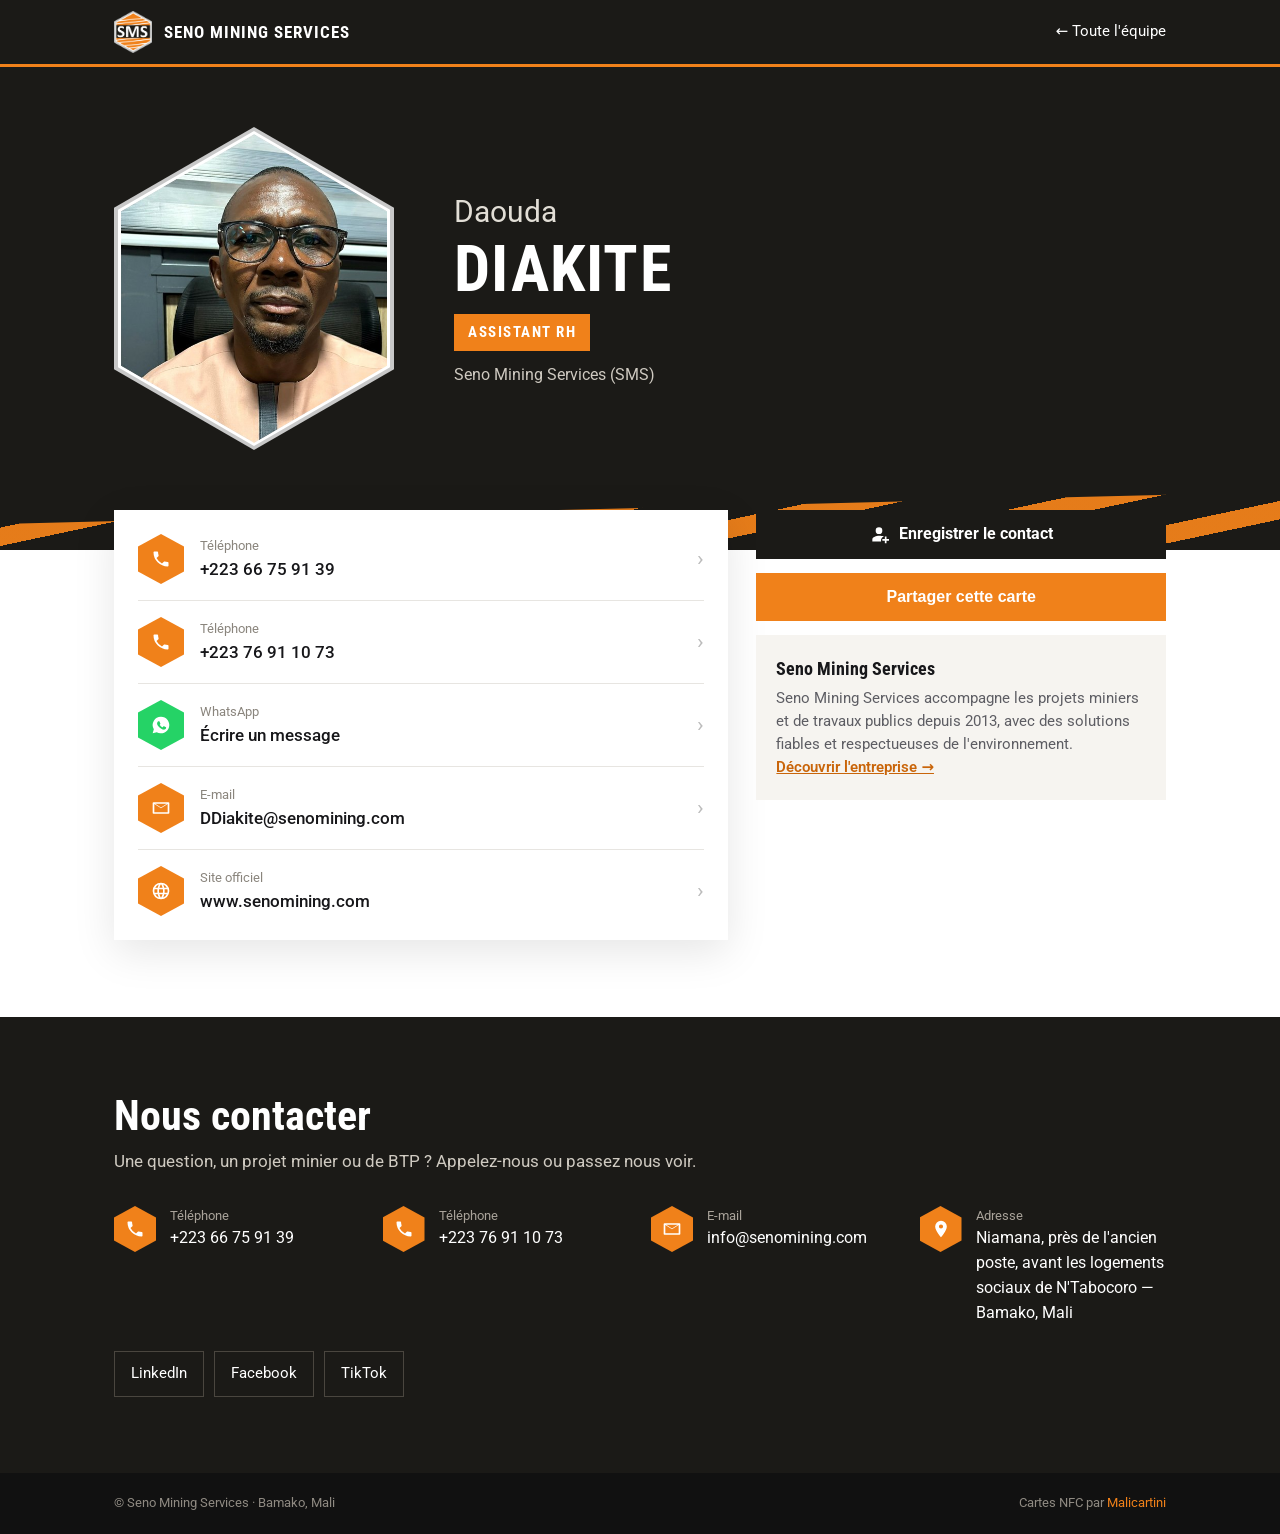
==== site/diakite.html @ 73f8692c "Site équipe Seno Mining Services pour cartes NFC - Données modifiables : data/company.json et data/t" ====
<!DOCTYPE html><html lang="fr"><head><meta charset="utf-8">
<meta name="viewport" content="width=device-width,initial-scale=1">
<title>Daouda Diakite — Seno Mining Services</title><meta name="description" content="Daouda Diakite, Assistant Rh chez Seno Mining Services. Téléphone, e-mail, WhatsApp et contact à enregistrer.">
<meta property="og:title" content="Daouda Diakite — Seno Mining Services"><meta property="og:description" content="Daouda Diakite, Assistant Rh chez Seno Mining Services. Téléphone, e-mail, WhatsApp et contact à enregistrer.">
<meta property="og:image" content="photos/diakite.jpg"><meta name="theme-color" content="#1b1a17">
<link rel="icon" href="assets/logo.png">
<link rel="preconnect" href="https://fonts.googleapis.com"><link rel="preconnect" href="https://fonts.gstatic.com" crossorigin>
<link href="https://fonts.googleapis.com/css2?family=Roboto+Condensed:wght@700&family=Roboto:wght@400;500;700&display=swap" rel="stylesheet">
<link rel="stylesheet" href="assets/style.css"></head><body><header class="top"><div class="wrap"><a class="brand" href="index.html"><img src="assets/logo.png" alt="Logo SMS" width="38" height="42"><b>Seno Mining Services</b></a><a class="back" href="index.html#equipe">← Toute l'équipe</a></div></header>
<section class="pp"><div class="stripes"></div><div class="wrap">
<div class="ph hexclip"><img class="hexclip" src="photos/diakite.jpg" alt="Daouda Diakite" width="520" height="600"></div>
<div><div class="fn">Daouda</div><h1>DIAKITE</h1><span class="rl">ASSISTANT RH</span><div class="co">Seno Mining Services (SMS)</div></div>
</div></section>
<section class="band" style="padding-top:0"><div class="wrap"><div class="pcard">
<div class="rows"><a class="row" href="tel:+22366759139"><div class="hxs hexclip"><svg viewBox="0 0 24 24" aria-hidden="true"><path d="M6.6 10.8a15.1 15.1 0 0 0 6.6 6.6l2.2-2.2c.3-.3.7-.4 1-.2 1.1.4 2.3.6 3.6.6.6 0 1 .4 1 1V20c0 .6-.4 1-1 1A17 17 0 0 1 3 4c0-.6.4-1 1-1h3.5c.6 0 1 .4 1 1 0 1.3.2 2.5.6 3.6.1.3 0 .7-.2 1z"/></svg></div><div><small>Téléphone</small><b>+223 66 75 91 39</b></div><span class="ar">›</span></a><a class="row" href="tel:+22376911073"><div class="hxs hexclip"><svg viewBox="0 0 24 24" aria-hidden="true"><path d="M6.6 10.8a15.1 15.1 0 0 0 6.6 6.6l2.2-2.2c.3-.3.7-.4 1-.2 1.1.4 2.3.6 3.6.6.6 0 1 .4 1 1V20c0 .6-.4 1-1 1A17 17 0 0 1 3 4c0-.6.4-1 1-1h3.5c.6 0 1 .4 1 1 0 1.3.2 2.5.6 3.6.1.3 0 .7-.2 1z"/></svg></div><div><small>Téléphone</small><b>+223 76 91 10 73</b></div><span class="ar">›</span></a><a class="row" href="https://wa.me/22366759139" target="_blank" rel="noopener"><div class="hxs wa hexclip"><svg viewBox="0 0 24 24" aria-hidden="true"><path d="M12 2a10 10 0 0 0-8.6 15.1L2 22l5-1.3A10 10 0 1 0 12 2zm5.8 14.1c-.2.7-1.4 1.3-2 1.4-.5.1-1.2.1-1.9-.1-2.9-1-5-3.6-5.4-4.1-.3-.5-1.2-1.6-1.2-3s.8-2.1 1-2.4c.3-.3.6-.4.8-.4h.6c.2 0 .4 0 .6.5l.9 2.1c.1.2.1.4 0 .6l-.5.7c-.2.2-.3.4-.1.7.7 1.2 1.6 2 2.8 2.6.3.1.5.1.7-.1l.8-1c.2-.3.4-.2.7-.1l2 1c.3.1.5.2.5.4.1.1.1.6-.1 1.2z"/></svg></div><div><small>WhatsApp</small><b>Écrire un message</b></div><span class="ar">›</span></a><a class="row" href="mailto:DDiakite@senomining.com"><div class="hxs hexclip"><svg viewBox="0 0 24 24" aria-hidden="true"><path d="M3 5h18c.6 0 1 .4 1 1v12c0 .6-.4 1-1 1H3a1 1 0 0 1-1-1V6c0-.6.4-1 1-1zm9 7.2L4 7.3V17h16V7.3l-8 4.9zM5 7l7 4.3L19 7H5z"/></svg></div><div><small>E-mail</small><b>DDiakite@senomining.com</b></div><span class="ar">›</span></a><a class="row" href="https://www.senomining.com" target="_blank" rel="noopener"><div class="hxs hexclip"><svg viewBox="0 0 24 24" aria-hidden="true"><path d="M12 2a10 10 0 1 0 0 20 10 10 0 0 0 0-20zm6.9 6h-3a15.6 15.6 0 0 0-1.3-3.9A8 8 0 0 1 18.9 8zM12 4c.8 1.2 1.5 2.5 1.9 4h-3.8c.4-1.5 1.1-2.8 1.9-4zM4.3 14a8.2 8.2 0 0 1 0-4h3.4a16.5 16.5 0 0 0 0 4H4.3zm.8 2h3c.3 1.4.8 2.7 1.3 3.9A8 8 0 0 1 5.1 16zm3-8h-3a8 8 0 0 1 4.3-3.9C8.9 5.3 8.4 6.6 8.1 8zM12 20c-.8-1.2-1.5-2.5-1.9-4h3.8c-.4 1.5-1.1 2.8-1.9 4zm2.3-6H9.7a14.7 14.7 0 0 1 0-4h4.6a14.7 14.7 0 0 1 0 4zm.3 5.9c.5-1.2 1-2.5 1.3-3.9h3a8 8 0 0 1-4.3 3.9zm1.7-5.9a16.5 16.5 0 0 0 0-4h3.4a8.2 8.2 0 0 1 0 4h-3.4z"/></svg></div><div><small>Site officiel</small><b>www.senomining.com</b></div><span class="ar">›</span></a></div>
<div class="side">
<a class="btn dark" href="diakite.vcf" download="diakite.vcf"><svg viewBox="0 0 24 24" aria-hidden="true"><path d="M12 12a4 4 0 1 0 0-8 4 4 0 0 0 0 8zm0 2c-3 0-8 1.5-8 4.5V21h10.5a6 6 0 0 1 3.4-6.4C16.4 14.2 14.2 14 12 14zm7 1v3h-3v2h3v3h2v-3h3v-2h-3v-3z"/></svg> Enregistrer le contact</a>
<button class="btn" id="share" type="button">Partager cette carte</button>
<div class="box"><b>Seno Mining Services</b>Seno Mining Services accompagne les projets miniers et de travaux publics depuis 2013, avec des solutions fiables et respectueuses de l&#x27;environnement.<br><a href="index.html" style="color:var(--o2);font-weight:600">Découvrir l'entreprise →</a></div>
</div></div></div></section>
<section class="band dark" id="contact"><div class="wrap">
<h2>Nous contacter</h2><p class="lead">Une question, un projet minier ou de BTP ? Appelez-nous ou passez nous voir.</p>
<div class="contact"><div class="ci"><div class="hxs hexclip"><svg viewBox="0 0 24 24" aria-hidden="true"><path d="M6.6 10.8a15.1 15.1 0 0 0 6.6 6.6l2.2-2.2c.3-.3.7-.4 1-.2 1.1.4 2.3.6 3.6.6.6 0 1 .4 1 1V20c0 .6-.4 1-1 1A17 17 0 0 1 3 4c0-.6.4-1 1-1h3.5c.6 0 1 .4 1 1 0 1.3.2 2.5.6 3.6.1.3 0 .7-.2 1z"/></svg></div><div><small>Téléphone</small><a href="tel:+22366759139">+223 66 75 91 39</a></div></div><div class="ci"><div class="hxs hexclip"><svg viewBox="0 0 24 24" aria-hidden="true"><path d="M6.6 10.8a15.1 15.1 0 0 0 6.6 6.6l2.2-2.2c.3-.3.7-.4 1-.2 1.1.4 2.3.6 3.6.6.6 0 1 .4 1 1V20c0 .6-.4 1-1 1A17 17 0 0 1 3 4c0-.6.4-1 1-1h3.5c.6 0 1 .4 1 1 0 1.3.2 2.5.6 3.6.1.3 0 .7-.2 1z"/></svg></div><div><small>Téléphone</small><a href="tel:+22376911073">+223 76 91 10 73</a></div></div>
<div class="ci"><div class="hxs hexclip"><svg viewBox="0 0 24 24" aria-hidden="true"><path d="M3 5h18c.6 0 1 .4 1 1v12c0 .6-.4 1-1 1H3a1 1 0 0 1-1-1V6c0-.6.4-1 1-1zm9 7.2L4 7.3V17h16V7.3l-8 4.9zM5 7l7 4.3L19 7H5z"/></svg></div><div><small>E-mail</small><a href="mailto:info@senomining.com">info@senomining.com</a></div></div>
<div class="ci"><div class="hxs hexclip"><svg viewBox="0 0 24 24" aria-hidden="true"><path d="M12 2a7 7 0 0 0-7 7c0 5.2 7 13 7 13s7-7.8 7-13a7 7 0 0 0-7-7zm0 9.5A2.5 2.5 0 1 1 12 6.5a2.5 2.5 0 0 1 0 5z"/></svg></div><div><small>Adresse</small><span>Niamana, près de l&#x27;ancien poste, avant les logements sociaux de N&#x27;Tabocoro — Bamako, Mali</span></div></div>
</div><div class="soc"><a href="https://www.linkedin.com/company/seno-mining-services/" target="_blank" rel="noopener">LinkedIn</a><a href="https://www.facebook.com/share/1KVnLRoWUf/" target="_blank" rel="noopener">Facebook</a><a href="https://www.tiktok.com/@seno.mining.servi" target="_blank" rel="noopener">TikTok</a></div></div></section><footer><div class="wrap"><span>© Seno Mining Services · Bamako, Mali</span><span>Cartes NFC par <a href="https://www.tiktok.com/@mali_cartini" target="_blank" rel="noopener">Malicartini</a></span></div></footer><div class="toast" id="toast">Lien copié</div>
<script>{const b=document.getElementById('share'),t=document.getElementById('toast');
b.addEventListener('click',async()=>{const u=location.href;try{if(navigator.share){await navigator.share({title:'Daouda Diakite',url:u});return}await navigator.clipboard.writeText(u);t.classList.add('on');setTimeout(()=>t.classList.remove('on'),1800)}catch(e){}});}</script>
</body></html>
---- site/assets/style.css ----
/* VOICE sobre, industriel · IDEA la carte NFC SMS dépliée en site · PICTURE hexagones photo + bandes de forage orange
   COLOUR noir carbone, orange SMS, blanc · TYPE Roboto Condensed (titres) + Roboto · LAYOUT bandes pleine largeur, grille équipe */
:root{--o:#F0811A;--o2:#c9650a;--k:#1b1a17;--k2:#26241f;--ink:#17171a;--mut:#5d5d63;--line:#e7e5e1;--bg:#fff;--soft:#f6f4f0;color-scheme:light}
*{box-sizing:border-box;min-width:0}
html{scroll-behavior:smooth;scroll-padding-top:72px}
body{margin:0;background:var(--bg);color:var(--ink);font:16px/1.55 Roboto,system-ui,-apple-system,"Segoe UI",Arial,sans-serif;overflow-x:clip}
a{color:inherit}
h1,h2,h3,.cond{font-family:"Roboto Condensed",Roboto,Arial,sans-serif}
.wrap{max-width:1180px;margin:0 auto;padding:0 max(5vw,18px)}
.hexclip{clip-path:polygon(50% 0,100% 25%,100% 75%,50% 100%,0 75%,0 25%)}
header.top{position:sticky;top:0;z-index:20;background:var(--k);color:#fff;border-bottom:3px solid var(--o)}
header.top .wrap{display:flex;align-items:center;gap:14px;min-height:64px}
.brand{display:flex;align-items:center;gap:12px;text-decoration:none}
.brand img{width:38px;height:auto}
.brand b{font-family:"Roboto Condensed",sans-serif;font-weight:700;letter-spacing:.06em;font-size:17px;text-transform:uppercase}
nav{margin-left:auto;display:flex;gap:4px;flex-wrap:wrap}
nav a{text-decoration:none;font-size:15px;padding:10px 12px;color:#e9e6e0}
nav a:hover,nav a:focus-visible{color:var(--o)}
.hero{position:relative;background:var(--k);color:#fff;overflow:hidden}
.stripes{position:absolute;inset:auto 0 0 0;height:46%;background:repeating-linear-gradient(-12deg,transparent 0 30px,var(--o) 30px 48px);clip-path:polygon(0 55%,100% 0,100% 100%,0 100%);opacity:.95}
.hero .wrap{position:relative;display:grid;grid-template-columns:minmax(0,1.15fr) minmax(0,.85fr);gap:40px;align-items:center;padding-top:clamp(40px,7vw,90px);padding-bottom:clamp(120px,14vw,190px)}
.hero h1{font-size:clamp(34px,5vw,54px);line-height:1.05;margin:0 0 18px;font-weight:700;text-wrap:balance}
.hero p{font-size:17px;color:#d8d4cc;max-width:56ch;margin:0 0 26px}
.btn{display:inline-flex;align-items:center;gap:10px;min-height:48px;padding:12px 22px;background:var(--o);color:#fff;text-decoration:none;font-weight:700;border:0;font-size:16px;cursor:pointer}
.btn:hover{background:var(--o2)}
.btn.ghost{background:transparent;border:2px solid #fff;margin-left:8px}
.btn svg{width:20px;height:20px;fill:currentColor}
.hexlogo{justify-self:center;width:min(300px,70vw);filter:drop-shadow(0 18px 30px rgba(0,0,0,.45))}
.stats{position:relative;z-index:2;margin-top:-70px}
.stats .wrap{display:grid;grid-template-columns:repeat(4,minmax(0,1fr));gap:0;background:#fff;box-shadow:0 12px 40px rgba(0,0,0,.12);padding:0}
.stat{padding:24px 22px;border-left:1px solid var(--line)}
.stat:first-child{border-left:0}
.stat b{display:block;font-family:"Roboto Condensed",sans-serif;font-size:clamp(30px,4vw,42px);line-height:1;color:var(--o);font-weight:700}
.stat span{font-size:14px;color:var(--mut)}
.band{padding:clamp(48px,6vw,84px) 0}
.band.soft{background:var(--soft)}
.band.dark{background:var(--k);color:#fff}
h2{font-size:clamp(30px,3.6vw,42px);line-height:1.05;margin:0 0 10px;font-weight:700}
.lead{color:var(--mut);max-width:62ch;margin:0 0 32px;font-size:17px}
.dark .lead{color:#cfcac1}
.svc{display:grid;grid-template-columns:repeat(auto-fit,minmax(170px,1fr));gap:18px}
.svc>div{background:#fff;padding:24px 20px;border-bottom:4px solid var(--o)}
.svc .hx{width:52px;height:58px;background:var(--k);display:flex;align-items:center;justify-content:center;margin-bottom:14px}
.svc .hx svg{width:26px;height:26px;fill:var(--o)}
.svc h3{margin:0 0 6px;font-size:21px}
.svc p{margin:0;color:var(--mut);font-size:15px}
.time{display:grid;grid-template-columns:repeat(4,minmax(0,1fr));gap:18px;margin-top:8px}
.time div{border-top:3px solid var(--o);padding-top:12px}
.time b{font-family:"Roboto Condensed",sans-serif;font-size:28px;color:var(--o)}
.time p{margin:4px 0 0;color:#d6d1c8;font-size:15px}
.team{display:grid;grid-template-columns:repeat(auto-fill,minmax(250px,1fr));gap:26px}
.member{display:block;text-decoration:none;background:#fff;text-align:center;padding:28px 20px 24px;border:1px solid var(--line);transition:transform .2s,box-shadow .2s}
.member:hover,.member:focus-visible{transform:translateY(-4px);box-shadow:0 14px 30px rgba(0,0,0,.1);outline:none}
.ph{position:relative;width:170px;height:196px;margin:0 auto 18px;background:#c8c8c8}
.ph img{position:absolute;inset:7px;width:calc(100% - 14px);height:calc(100% - 14px);object-fit:cover;background:#fff;z-index:1}
.ph::after{content:"";position:absolute;inset:4px;background:#fff;z-index:0;clip-path:inherit}
.member .fn{font-size:17px;color:var(--mut)}
.member .ln{font-family:"Roboto Condensed",sans-serif;font-weight:700;font-size:28px;letter-spacing:.02em;line-height:1.1}
.member .rl{color:var(--o);font-family:"Roboto Condensed",sans-serif;font-weight:700;letter-spacing:.08em;text-transform:uppercase;font-size:14px;margin:8px 0 14px}
.member .go{font-size:14px;font-weight:600;border-top:1px solid var(--line);padding-top:12px;display:block}
.contact{display:grid;grid-template-columns:repeat(auto-fit,minmax(240px,1fr));gap:22px}
.ci{display:flex;gap:14px;align-items:flex-start}
.hxs{flex:0 0 42px;height:46px;background:var(--o);display:flex;align-items:center;justify-content:center}
.hxs svg{width:20px;height:20px;fill:#fff}
.ci small{display:block;color:#a9a39a;font-size:13px}
.ci a,.ci span{text-decoration:none;font-size:16px;white-space:normal}
.soc{display:flex;gap:10px;flex-wrap:wrap;margin-top:26px}
.soc a{border:1px solid #4a463f;padding:10px 16px;text-decoration:none;font-size:15px}
.soc a:hover{border-color:var(--o);color:var(--o)}
footer{background:#111;color:#8f8a82;font-size:13px;padding:20px 0}
footer .wrap{display:flex;gap:10px;flex-wrap:wrap;justify-content:space-between}
footer a{color:var(--o);text-decoration:none}
.pp{background:var(--k);color:#fff;position:relative;overflow:hidden}
.pp .stripes{height:12%}
.pp .wrap{position:relative;display:grid;grid-template-columns:auto minmax(0,1fr);gap:clamp(24px,5vw,60px);align-items:center;padding-top:clamp(30px,5vw,60px);padding-bottom:clamp(60px,8vw,100px)}
.pp .ph{width:clamp(190px,26vw,280px);height:clamp(219px,30vw,323px);margin:0}
.pp .fn{font-size:clamp(22px,2.6vw,30px);color:#e2ded6}
.pp h1{font-size:clamp(40px,6vw,64px);line-height:1;margin:2px 0 12px;letter-spacing:.02em}
.pp .rl{display:inline-block;background:var(--o);color:#fff;font-family:"Roboto Condensed",sans-serif;font-weight:700;letter-spacing:.1em;text-transform:uppercase;padding:7px 14px;font-size:15px}
.pp .co{margin-top:12px;color:#cfcac1}
.back{display:inline-flex;align-items:center;gap:6px;color:#fff;text-decoration:none;font-size:15px;padding:10px 0;margin-left:auto}
.back:hover{color:var(--o)}
.pcard{display:grid;grid-template-columns:minmax(0,1.2fr) minmax(0,.8fr);gap:28px;margin-top:-40px;position:relative;z-index:2}
.rows{background:#fff;box-shadow:0 12px 40px rgba(0,0,0,.1);padding:8px 24px}
.row{display:flex;align-items:center;gap:16px;padding:16px 0;border-bottom:1px solid var(--line);text-decoration:none;min-height:64px}
.row:last-child{border-bottom:0}
.row .hxs{flex-basis:46px;height:50px}
.row .hxs.wa{background:#25D366}
.row small{display:block;color:#8a857d;font-size:13px}
.row b{font-size:17px;font-weight:500;overflow-wrap:anywhere}
.row .ar{margin-left:auto;color:#bbb;font-size:22px}
.row:hover b{color:var(--o2)}
.side{display:flex;flex-direction:column;gap:14px}
.side .btn{justify-content:center;width:100%;margin:0}
.side .btn.dark{background:var(--k)}
.side .btn.dark:hover{background:#333}
.side .box{background:var(--soft);padding:20px;font-size:15px;color:var(--mut)}
.side .box b{color:var(--ink);font-family:"Roboto Condensed",sans-serif;font-size:18px;display:block;margin-bottom:4px}
.toast{position:fixed;left:50%;bottom:22px;transform:translateX(-50%);background:var(--k);color:#fff;padding:12px 18px;font-size:15px;opacity:0;transition:opacity .25s;pointer-events:none}
.toast.on{opacity:1}
:focus-visible{outline:3px solid var(--o);outline-offset:2px}
@media(max-width:860px){.hero .wrap{grid-template-columns:1fr}.hexlogo{width:180px;order:-1;justify-self:start}.stats .wrap{grid-template-columns:repeat(2,minmax(0,1fr))}.stat:nth-child(3){border-left:0}.stat{border-top:1px solid var(--line)}.stat:nth-child(-n+2){border-top:0}.time{grid-template-columns:repeat(2,minmax(0,1fr))}.pcard{grid-template-columns:1fr}}
@media(max-width:600px){nav{display:none}.brand b{font-size:14px;letter-spacing:.03em}.back{white-space:nowrap;font-size:14px}.pp .stripes{height:12%}.hero .stripes{height:22%}.pp .wrap{grid-template-columns:1fr;text-align:center;justify-items:center}.btn.ghost{margin:10px 0 0}.rows{padding:4px 16px}}
@media(prefers-reduced-motion:reduce){html{scroll-behavior:auto}.member{transition:none}}
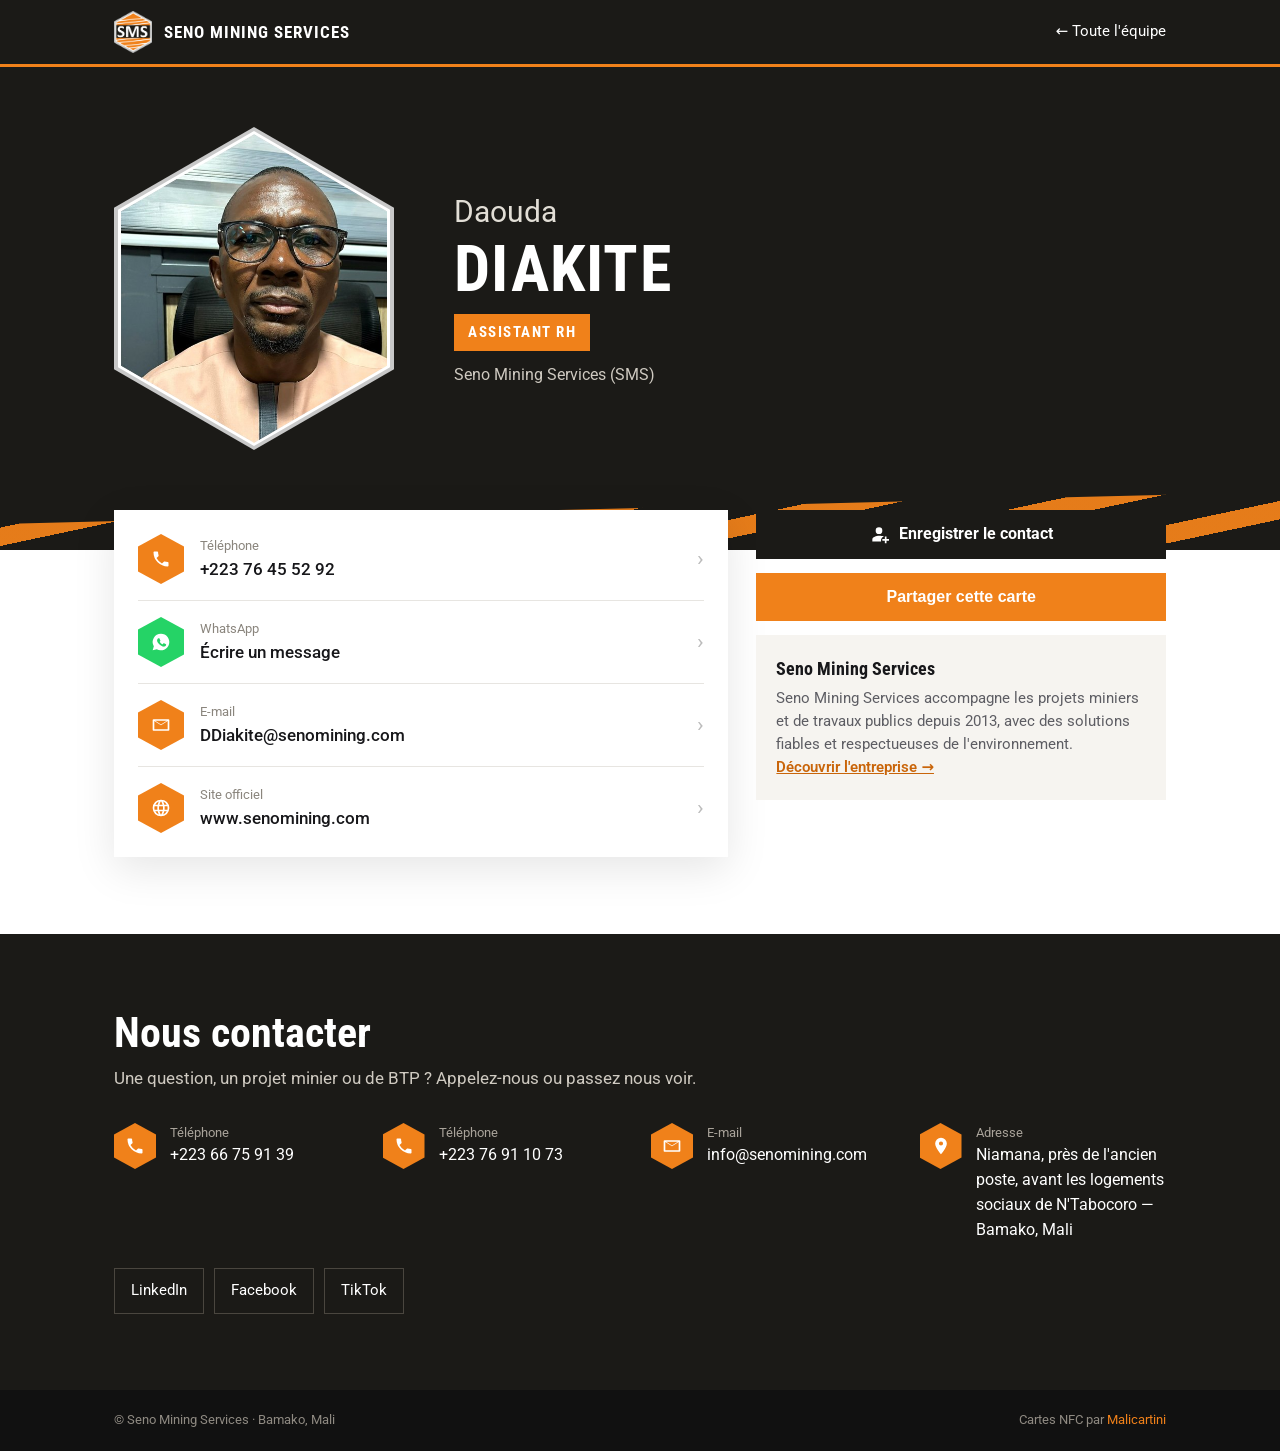
==== commit 9c9110ce: "Vrais numéros de chaque employé (comme sur les cartes) Co-Authored-By: Claude Opus 5.5 <noreply@anth" ====
--- a/site/diakite.html
+++ b/site/diakite.html
@@ -12,7 +12,7 @@
 <div><div class="fn">Daouda</div><h1>DIAKITE</h1><span class="rl">ASSISTANT RH</span><div class="co">Seno Mining Services (SMS)</div></div>
 </div></section>
 <section class="band" style="padding-top:0"><div class="wrap"><div class="pcard">
-<div class="rows"><a class="row" href="tel:+22366759139"><div class="hxs hexclip"><svg viewBox="0 0 24 24" aria-hidden="true"><path d="M6.6 10.8a15.1 15.1 0 0 0 6.6 6.6l2.2-2.2c.3-.3.7-.4 1-.2 1.1.4 2.3.6 3.6.6.6 0 1 .4 1 1V20c0 .6-.4 1-1 1A17 17 0 0 1 3 4c0-.6.4-1 1-1h3.5c.6 0 1 .4 1 1 0 1.3.2 2.5.6 3.6.1.3 0 .7-.2 1z"/></svg></div><div><small>Téléphone</small><b>+223 66 75 91 39</b></div><span class="ar">›</span></a><a class="row" href="tel:+22376911073"><div class="hxs hexclip"><svg viewBox="0 0 24 24" aria-hidden="true"><path d="M6.6 10.8a15.1 15.1 0 0 0 6.6 6.6l2.2-2.2c.3-.3.7-.4 1-.2 1.1.4 2.3.6 3.6.6.6 0 1 .4 1 1V20c0 .6-.4 1-1 1A17 17 0 0 1 3 4c0-.6.4-1 1-1h3.5c.6 0 1 .4 1 1 0 1.3.2 2.5.6 3.6.1.3 0 .7-.2 1z"/></svg></div><div><small>Téléphone</small><b>+223 76 91 10 73</b></div><span class="ar">›</span></a><a class="row" href="https://wa.me/22366759139" target="_blank" rel="noopener"><div class="hxs wa hexclip"><svg viewBox="0 0 24 24" aria-hidden="true"><path d="M12 2a10 10 0 0 0-8.6 15.1L2 22l5-1.3A10 10 0 1 0 12 2zm5.8 14.1c-.2.7-1.4 1.3-2 1.4-.5.1-1.2.1-1.9-.1-2.9-1-5-3.6-5.4-4.1-.3-.5-1.2-1.6-1.2-3s.8-2.1 1-2.4c.3-.3.6-.4.8-.4h.6c.2 0 .4 0 .6.5l.9 2.1c.1.2.1.4 0 .6l-.5.7c-.2.2-.3.4-.1.7.7 1.2 1.6 2 2.8 2.6.3.1.5.1.7-.1l.8-1c.2-.3.4-.2.7-.1l2 1c.3.1.5.2.5.4.1.1.1.6-.1 1.2z"/></svg></div><div><small>WhatsApp</small><b>Écrire un message</b></div><span class="ar">›</span></a><a class="row" href="mailto:DDiakite@senomining.com"><div class="hxs hexclip"><svg viewBox="0 0 24 24" aria-hidden="true"><path d="M3 5h18c.6 0 1 .4 1 1v12c0 .6-.4 1-1 1H3a1 1 0 0 1-1-1V6c0-.6.4-1 1-1zm9 7.2L4 7.3V17h16V7.3l-8 4.9zM5 7l7 4.3L19 7H5z"/></svg></div><div><small>E-mail</small><b>DDiakite@senomining.com</b></div><span class="ar">›</span></a><a class="row" href="https://www.senomining.com" target="_blank" rel="noopener"><div class="hxs hexclip"><svg viewBox="0 0 24 24" aria-hidden="true"><path d="M12 2a10 10 0 1 0 0 20 10 10 0 0 0 0-20zm6.9 6h-3a15.6 15.6 0 0 0-1.3-3.9A8 8 0 0 1 18.9 8zM12 4c.8 1.2 1.5 2.5 1.9 4h-3.8c.4-1.5 1.1-2.8 1.9-4zM4.3 14a8.2 8.2 0 0 1 0-4h3.4a16.5 16.5 0 0 0 0 4H4.3zm.8 2h3c.3 1.4.8 2.7 1.3 3.9A8 8 0 0 1 5.1 16zm3-8h-3a8 8 0 0 1 4.3-3.9C8.9 5.3 8.4 6.6 8.1 8zM12 20c-.8-1.2-1.5-2.5-1.9-4h3.8c-.4 1.5-1.1 2.8-1.9 4zm2.3-6H9.7a14.7 14.7 0 0 1 0-4h4.6a14.7 14.7 0 0 1 0 4zm.3 5.9c.5-1.2 1-2.5 1.3-3.9h3a8 8 0 0 1-4.3 3.9zm1.7-5.9a16.5 16.5 0 0 0 0-4h3.4a8.2 8.2 0 0 1 0 4h-3.4z"/></svg></div><div><small>Site officiel</small><b>www.senomining.com</b></div><span class="ar">›</span></a></div>
+<div class="rows"><a class="row" href="tel:+22376455292"><div class="hxs hexclip"><svg viewBox="0 0 24 24" aria-hidden="true"><path d="M6.6 10.8a15.1 15.1 0 0 0 6.6 6.6l2.2-2.2c.3-.3.7-.4 1-.2 1.1.4 2.3.6 3.6.6.6 0 1 .4 1 1V20c0 .6-.4 1-1 1A17 17 0 0 1 3 4c0-.6.4-1 1-1h3.5c.6 0 1 .4 1 1 0 1.3.2 2.5.6 3.6.1.3 0 .7-.2 1z"/></svg></div><div><small>Téléphone</small><b>+223 76 45 52 92</b></div><span class="ar">›</span></a><a class="row" href="https://wa.me/22376455292" target="_blank" rel="noopener"><div class="hxs wa hexclip"><svg viewBox="0 0 24 24" aria-hidden="true"><path d="M12 2a10 10 0 0 0-8.6 15.1L2 22l5-1.3A10 10 0 1 0 12 2zm5.8 14.1c-.2.7-1.4 1.3-2 1.4-.5.1-1.2.1-1.9-.1-2.9-1-5-3.6-5.4-4.1-.3-.5-1.2-1.6-1.2-3s.8-2.1 1-2.4c.3-.3.6-.4.8-.4h.6c.2 0 .4 0 .6.5l.9 2.1c.1.2.1.4 0 .6l-.5.7c-.2.2-.3.4-.1.7.7 1.2 1.6 2 2.8 2.6.3.1.5.1.7-.1l.8-1c.2-.3.4-.2.7-.1l2 1c.3.1.5.2.5.4.1.1.1.6-.1 1.2z"/></svg></div><div><small>WhatsApp</small><b>Écrire un message</b></div><span class="ar">›</span></a><a class="row" href="mailto:DDiakite@senomining.com"><div class="hxs hexclip"><svg viewBox="0 0 24 24" aria-hidden="true"><path d="M3 5h18c.6 0 1 .4 1 1v12c0 .6-.4 1-1 1H3a1 1 0 0 1-1-1V6c0-.6.4-1 1-1zm9 7.2L4 7.3V17h16V7.3l-8 4.9zM5 7l7 4.3L19 7H5z"/></svg></div><div><small>E-mail</small><b>DDiakite@senomining.com</b></div><span class="ar">›</span></a><a class="row" href="https://www.senomining.com" target="_blank" rel="noopener"><div class="hxs hexclip"><svg viewBox="0 0 24 24" aria-hidden="true"><path d="M12 2a10 10 0 1 0 0 20 10 10 0 0 0 0-20zm6.9 6h-3a15.6 15.6 0 0 0-1.3-3.9A8 8 0 0 1 18.9 8zM12 4c.8 1.2 1.5 2.5 1.9 4h-3.8c.4-1.5 1.1-2.8 1.9-4zM4.3 14a8.2 8.2 0 0 1 0-4h3.4a16.5 16.5 0 0 0 0 4H4.3zm.8 2h3c.3 1.4.8 2.7 1.3 3.9A8 8 0 0 1 5.1 16zm3-8h-3a8 8 0 0 1 4.3-3.9C8.9 5.3 8.4 6.6 8.1 8zM12 20c-.8-1.2-1.5-2.5-1.9-4h3.8c-.4 1.5-1.1 2.8-1.9 4zm2.3-6H9.7a14.7 14.7 0 0 1 0-4h4.6a14.7 14.7 0 0 1 0 4zm.3 5.9c.5-1.2 1-2.5 1.3-3.9h3a8 8 0 0 1-4.3 3.9zm1.7-5.9a16.5 16.5 0 0 0 0-4h3.4a8.2 8.2 0 0 1 0 4h-3.4z"/></svg></div><div><small>Site officiel</small><b>www.senomining.com</b></div><span class="ar">›</span></a></div>
 <div class="side">
 <a class="btn dark" href="diakite.vcf" download="diakite.vcf"><svg viewBox="0 0 24 24" aria-hidden="true"><path d="M12 12a4 4 0 1 0 0-8 4 4 0 0 0 0 8zm0 2c-3 0-8 1.5-8 4.5V21h10.5a6 6 0 0 1 3.4-6.4C16.4 14.2 14.2 14 12 14zm7 1v3h-3v2h3v3h2v-3h3v-2h-3v-3z"/></svg> Enregistrer le contact</a>
 <button class="btn" id="share" type="button">Partager cette carte</button>
--- a/site/assets/style.css
+++ b/site/assets/style.css
@@ -49,7 +49,7 @@
 .time div{border-top:3px solid var(--o);padding-top:12px}
 .time b{font-family:"Roboto Condensed",sans-serif;font-size:28px;color:var(--o)}
 .time p{margin:4px 0 0;color:#d6d1c8;font-size:15px}
-.team{display:grid;grid-template-columns:repeat(auto-fill,minmax(250px,1fr));gap:26px}
+.team{display:grid;grid-template-columns:repeat(auto-fill,minmax(220px,1fr));gap:22px}
 .member{display:block;text-decoration:none;background:#fff;text-align:center;padding:28px 20px 24px;border:1px solid var(--line);transition:transform .2s,box-shadow .2s}
 .member:hover,.member:focus-visible{transform:translateY(-4px);box-shadow:0 14px 30px rgba(0,0,0,.1);outline:none}
 .ph{position:relative;width:170px;height:196px;margin:0 auto 18px;background:#c8c8c8}
